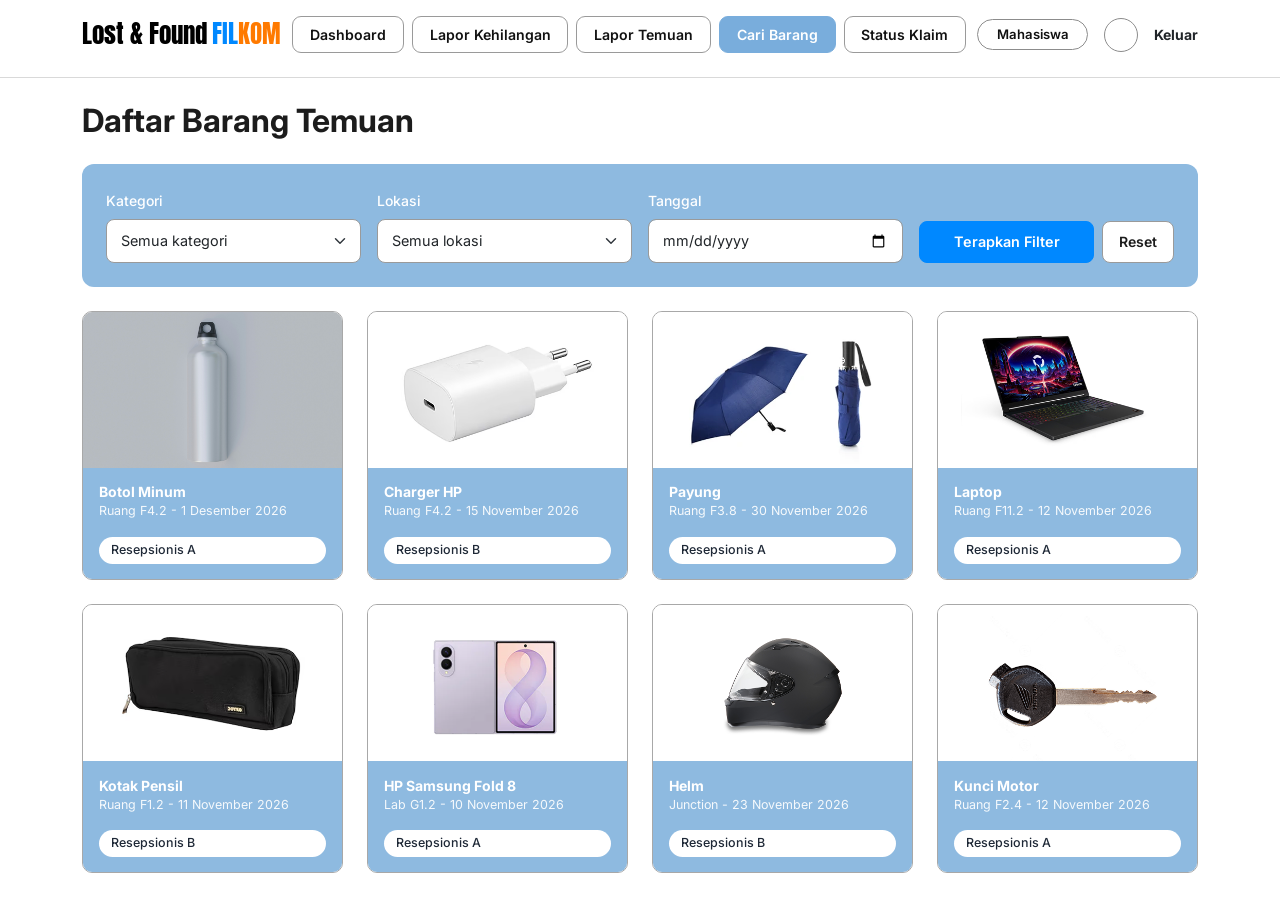
==== daftar-barang.html @ f9cdb851 "upload versi sederhana" ====
<!DOCTYPE html>
<html lang="id">
<head>
  <meta charset="UTF-8" />
  <meta name="viewport" content="width=device-width, initial-scale=1.0" />
  <title>Daftar Barang Temuan - Lost &amp; Found FILKOM</title>
  <link href="https://fonts.googleapis.com/css2?family=Anton&family=Inter:wght@400;500;600;700;800&display=swap" rel="stylesheet" />
  <link href="https://cdn.jsdelivr.net/npm/bootstrap@5.3.3/dist/css/bootstrap.min.css" rel="stylesheet" />
  <link href="https://cdn.jsdelivr.net/npm/bootstrap-icons@1.11.3/font/bootstrap-icons.min.css" rel="stylesheet" />
  <link rel="stylesheet" href="css/style.css" />
</head>
<body>
  <header class="navbar-utama sticky-top">
    <nav class="navbar navbar-expand-lg py-3">
      <div class="container">
        <a href="dashboard-mahasiswa.html" class="logo-brand">
          <span>Lost &amp; Found</span>
          <span><span class="logo-fil">FIL</span><span class="logo-kom">KOM</span></span>
        </a>
        <button class="navbar-toggler" type="button" data-bs-toggle="collapse" data-bs-target="#menuMhs">
          <span class="navbar-toggler-icon"></span>
        </button>
        <div class="collapse navbar-collapse" id="menuMhs">
          <div class="d-flex flex-wrap justify-content-center gap-2 mx-auto my-2 my-lg-0">
            <a href="dashboard-mahasiswa.html" class="tombol-nav">Dashboard</a>
            <a href="lapor-kehilangan.html" class="tombol-nav">Lapor Kehilangan</a>
            <a href="lapor-temuan.html" class="tombol-nav">Lapor Temuan</a>
            <a href="daftar-barang.html" class="tombol-nav active">Cari Barang</a>
            <a href="status-klaim.html" class="tombol-nav">Status Klaim</a>
          </div>
          <div class="d-flex align-items-center gap-3">
            <span class="badge-peran">Mahasiswa</span>
            <span class="lingkaran-profil"></span>
            <a href="index.html" class="text-dark text-decoration-none fw-bold small">Keluar</a>
          </div>
        </div>
      </div>
    </nav>
  </header>

  <main class="container py-4">
    <h2 class="fw-bold mb-4">Daftar Barang Temuan</h2>

    <!-- Filter -->
    <div class="panel-biru p-4 mb-4">
      <div class="row g-3 align-items-end">
        <div class="col-md-3">
          <label class="form-label text-white small fw-medium">Kategori</label>
          <select id="filterKategori" class="form-select input-lf">
            <option value="Semua">Semua kategori</option>
            <option value="Alat Minum">Alat Minum</option>
            <option value="Elektronik">Elektronik</option>
            <option value="Aksesoris">Aksesoris</option>
            <option value="Alat Tulis">Alat Tulis</option>
            <option value="Lainnya">Lainnya</option>
          </select>
        </div>
        <div class="col-md-3">
          <label class="form-label text-white small fw-medium">Lokasi</label>
          <select id="filterLokasi" class="form-select input-lf">
            <option value="Semua">Semua lokasi</option>
            <option value="Ruang F4.2">Ruang F4.2</option>
            <option value="Ruang F3.8">Ruang F3.8</option>
            <option value="Ruang F11.2">Ruang F11.2</option>
            <option value="Ruang F1.2">Ruang F1.2</option>
            <option value="Lab G1.2">Lab G1.2</option>
            <option value="Junction">Junction</option>
            <option value="Ruang F2.4">Ruang F2.4</option>
          </select>
        </div>
        <div class="col-md-3">
          <label class="form-label text-white small fw-medium">Tanggal</label>
          <input type="date" id="filterTanggal" class="form-control input-lf" />
        </div>
        <div class="col-md-3 d-flex gap-2">
          <button type="button" id="btnTerapkanFilter" class="btn btn-biru flex-grow-1">Terapkan Filter</button>
          <button type="button" id="btnResetFilter" class="btn btn-putih px-3">Reset</button>
        </div>
      </div>
    </div>

    <!-- Grid 8 Barang Temuan -->
    <div class="row g-4">
      <div class="col-sm-6 col-lg-3 item-barang" data-kategori="Alat Minum" data-lokasi="Ruang F4.2">
        <a href="detail-barang.html" class="kartu-barang">
          <div class="kartu-barang-gambar"><img src="assets/botol-minum.png" alt="Botol Minum" /></div>
          <div class="kartu-barang-isi">
            <div class="fw-bold small">Botol Minum</div>
            <div class="mb-3" style="font-size: 0.78rem; opacity: 0.92;">Ruang F4.2 - 1 Desember 2026</div>
            <span class="pill-resepsionis mt-auto">Resepsionis A</span>
          </div>
        </a>
      </div>

      <div class="col-sm-6 col-lg-3 item-barang" data-kategori="Elektronik" data-lokasi="Ruang F4.2">
        <a href="detail-barang.html" class="kartu-barang">
          <div class="kartu-barang-gambar"><img src="assets/charger-hp.png" alt="Charger HP" /></div>
          <div class="kartu-barang-isi">
            <div class="fw-bold small">Charger HP</div>
            <div class="mb-3" style="font-size: 0.78rem; opacity: 0.92;">Ruang F4.2 - 15 November 2026</div>
            <span class="pill-resepsionis mt-auto">Resepsionis B</span>
          </div>
        </a>
      </div>

      <div class="col-sm-6 col-lg-3 item-barang" data-kategori="Aksesoris" data-lokasi="Ruang F3.8">
        <a href="detail-barang.html" class="kartu-barang">
          <div class="kartu-barang-gambar"><img src="assets/payung.png" alt="Payung" /></div>
          <div class="kartu-barang-isi">
            <div class="fw-bold small">Payung</div>
            <div class="mb-3" style="font-size: 0.78rem; opacity: 0.92;">Ruang F3.8 - 30 November 2026</div>
            <span class="pill-resepsionis mt-auto">Resepsionis A</span>
          </div>
        </a>
      </div>

      <div class="col-sm-6 col-lg-3 item-barang" data-kategori="Elektronik" data-lokasi="Ruang F11.2">
        <a href="detail-barang.html" class="kartu-barang">
          <div class="kartu-barang-gambar"><img src="assets/laptop.png" alt="Laptop" /></div>
          <div class="kartu-barang-isi">
            <div class="fw-bold small">Laptop</div>
            <div class="mb-3" style="font-size: 0.78rem; opacity: 0.92;">Ruang F11.2 - 12 November 2026</div>
            <span class="pill-resepsionis mt-auto">Resepsionis A</span>
          </div>
        </a>
      </div>

      <div class="col-sm-6 col-lg-3 item-barang" data-kategori="Alat Tulis" data-lokasi="Ruang F1.2">
        <a href="detail-barang.html" class="kartu-barang">
          <div class="kartu-barang-gambar"><img src="assets/kotak-pensil.png" alt="Kotak Pensil" /></div>
          <div class="kartu-barang-isi">
            <div class="fw-bold small">Kotak Pensil</div>
            <div class="mb-3" style="font-size: 0.78rem; opacity: 0.92;">Ruang F1.2 - 11 November 2026</div>
            <span class="pill-resepsionis mt-auto">Resepsionis B</span>
          </div>
        </a>
      </div>

      <div class="col-sm-6 col-lg-3 item-barang" data-kategori="Elektronik" data-lokasi="Lab G1.2">
        <a href="detail-barang.html" class="kartu-barang">
          <div class="kartu-barang-gambar"><img src="assets/hp-samsung.png" alt="HP Samsung Fold 8" /></div>
          <div class="kartu-barang-isi">
            <div class="fw-bold small">HP Samsung Fold 8</div>
            <div class="mb-3" style="font-size: 0.78rem; opacity: 0.92;">Lab G1.2 - 10 November 2026</div>
            <span class="pill-resepsionis mt-auto">Resepsionis A</span>
          </div>
        </a>
      </div>

      <div class="col-sm-6 col-lg-3 item-barang" data-kategori="Aksesoris" data-lokasi="Junction">
        <a href="detail-barang.html" class="kartu-barang">
          <div class="kartu-barang-gambar"><img src="assets/helm.png" alt="Helm" /></div>
          <div class="kartu-barang-isi">
            <div class="fw-bold small">Helm</div>
            <div class="mb-3" style="font-size: 0.78rem; opacity: 0.92;">Junction - 23 November 2026</div>
            <span class="pill-resepsionis mt-auto">Resepsionis B</span>
          </div>
        </a>
      </div>

      <div class="col-sm-6 col-lg-3 item-barang" data-kategori="Lainnya" data-lokasi="Ruang F2.4">
        <a href="detail-barang.html" class="kartu-barang">
          <div class="kartu-barang-gambar"><img src="assets/kunci-motor.png" alt="Kunci Motor" /></div>
          <div class="kartu-barang-isi">
            <div class="fw-bold small">Kunci Motor</div>
            <div class="mb-3" style="font-size: 0.78rem; opacity: 0.92;">Ruang F2.4 - 12 November 2026</div>
            <span class="pill-resepsionis mt-auto">Resepsionis A</span>
          </div>
        </a>
      </div>
    </div>
  </main>

  <script src="https://cdn.jsdelivr.net/npm/bootstrap@5.3.3/dist/js/bootstrap.bundle.min.js"></script>
  <script src="js/script.js"></script>
</body>
</html>
---- css/style.css ----
/* =========================================================
   Lost & Found FILKOM - Stylesheet Utama (Bootstrap 5)
   ========================================================= */

:root {
  --warna-biru-langit: #8ebae0;
  --warna-biru-pudar: #c2d9ee;
  --warna-biru-hero: #eef6fd;
  --warna-pill-biru: #dcecf9;
  --warna-biru-utama: #0088ff;
  --warna-biru-hover: #0070d6;
  --warna-biru-teks: #0070d2;
  --warna-oranye: #ff7a00;
  --warna-kuning: #ffd60a;
  --warna-hijau: #2acd5b;
  --warna-merah-muda: #e97171;
  --warna-merah-gelap: #a51616;
  --warna-gelap-ub: #29394b;
}

body {
  font-family: 'Inter', Arial, sans-serif;
  background-color: #ffffff;
  color: #1c1c1c;
  margin: 0;
}

/* Logo Lost & Found FILKOM */
.logo-brand {
  display: inline-flex;
  align-items: center;
  gap: 5px;
  font-family: 'Anton', Impact, sans-serif;
  font-size: 1.55rem;
  color: #000000;
  text-decoration: none;
  line-height: 1;
}

.logo-brand:hover {
  color: #000000;
}

.logo-fil {
  color: var(--warna-biru-utama);
}

.logo-kom {
  color: var(--warna-oranye);
}

/* Navbar */
.navbar-utama {
  background-color: #ffffff;
  border-bottom: 1px solid #d9d9d9;
  min-height: 78px;
}

.tombol-nav {
  display: inline-flex;
  align-items: center;
  justify-content: center;
  padding: 0.45rem 1.05rem;
  border-radius: 9px;
  font-size: 0.88rem;
  font-weight: 600;
  color: #111111;
  background-color: #ffffff;
  border: 1px solid #9a9a9a;
  text-decoration: none;
  white-space: nowrap;
}

.tombol-nav:hover {
  background-color: #f3f7fb;
  color: #111111;
}

.tombol-nav.active {
  background-color: #79addc;
  border-color: #79addc;
  color: #ffffff;
}

.badge-peran {
  display: inline-flex;
  align-items: center;
  justify-content: center;
  padding: 0.3rem 1.15rem;
  border-radius: 999px;
  border: 1px solid #8c8c8c;
  background-color: #ffffff;
  color: #111111;
  font-size: 0.82rem;
  font-weight: 600;
  text-decoration: none;
}

.lingkaran-profil {
  width: 34px;
  height: 34px;
  border-radius: 50%;
  border: 1px solid #8c8c8c;
  background-color: #ffffff;
  display: inline-block;
}

/* Tombol */
.btn-biru {
  background-color: var(--warna-biru-utama);
  border: 1px solid var(--warna-biru-utama);
  color: #ffffff;
  font-weight: 600;
  font-size: 0.9rem;
  border-radius: 8px;
  padding: 0.58rem 1.25rem;
}

.btn-biru:hover {
  background-color: var(--warna-biru-hover);
  border-color: var(--warna-biru-hover);
  color: #ffffff;
}

.btn-biru-outline {
  background-color: #ffffff;
  border: 1px solid var(--warna-biru-langit);
  color: var(--warna-biru-teks);
  font-weight: 600;
  font-size: 0.9rem;
  border-radius: 8px;
  padding: 0.58rem 1.25rem;
}

.btn-biru-outline:hover {
  background-color: #f0f7fd;
  color: var(--warna-biru-teks);
}

.btn-putih {
  background-color: #ffffff;
  border: 1px solid #9a9a9a;
  color: #1c1c1c;
  font-weight: 600;
  font-size: 0.88rem;
  border-radius: 8px;
  padding: 0.52rem 1.2rem;
}

.btn-putih:hover {
  background-color: #f5f5f5;
  color: #1c1c1c;
}

.btn-hijau {
  background-color: var(--warna-hijau);
  border: 1px solid var(--warna-hijau);
  color: #ffffff;
  font-weight: 600;
  font-size: 0.9rem;
  border-radius: 8px;
  padding: 0.58rem 1.25rem;
}

.btn-hijau:hover {
  background-color: #22b34e;
  color: #ffffff;
}

.btn-merah {
  background-color: var(--warna-merah-muda);
  border: 1px solid var(--warna-merah-muda);
  color: #ffffff;
  font-weight: 600;
  font-size: 0.88rem;
  border-radius: 8px;
  padding: 0.55rem 1.25rem;
}

.btn-merah:hover {
  background-color: #dc5b5b;
  color: #ffffff;
}

.btn-ub {
  background-color: var(--warna-gelap-ub);
  border: 1px solid var(--warna-gelap-ub);
  color: #ffffff;
  font-weight: 600;
  font-size: 0.9rem;
  border-radius: 8px;
  padding: 0.62rem 1.25rem;
}

.btn-ub:hover {
  background-color: #1d2a38;
  color: #ffffff;
}

/* Panel Biru Langit (Ciri Khas Desain) */
.panel-biru {
  background-color: var(--warna-biru-langit);
  border-radius: 12px;
  color: #ffffff;
}

.panel-biru-pudar {
  background-color: var(--warna-biru-pudar);
  border-radius: 12px;
  color: #ffffff;
}

.garis-putih {
  border: 0;
  border-top: 1px solid rgba(255, 255, 255, 0.72);
  opacity: 1;
  margin: 0.85rem 0;
}

/* Landing Page */
.hero-section {
  background-color: var(--warna-biru-hero);
  padding: 4.5rem 0;
}

.label-kampus {
  display: inline-block;
  background-color: var(--warna-pill-biru);
  color: var(--warna-biru-teks);
  font-size: 0.72rem;
  font-weight: 700;
  letter-spacing: 0.04em;
  padding: 0.4rem 0.95rem;
  border-radius: 999px;
}

.judul-hero {
  font-size: clamp(2.15rem, 4.2vw, 3.35rem);
  font-weight: 800;
  line-height: 1.14;
  color: #1c1c1c;
}

.judul-hero .teks-biru {
  color: var(--warna-biru-teks);
}

.kotak-cari {
  background-color: #ffffff;
  border-radius: 14px;
  box-shadow: 0 10px 30px rgba(15, 41, 74, 0.08);
  padding: 1.85rem;
}

.kartu-akses {
  display: flex;
  align-items: center;
  justify-content: space-between;
  background-color: #ffffff;
  border: 1px solid #d5dce3;
  border-radius: 12px;
  padding: 1.5rem 1.75rem;
  color: inherit;
  text-decoration: none;
}

.kartu-akses:hover {
  border-color: var(--warna-biru-utama);
  color: inherit;
}

/* Kartu Barang Temuan */
.kartu-barang {
  display: flex;
  flex-direction: column;
  height: 100%;
  border: 1px solid #a8a8a8;
  border-radius: 10px;
  overflow: hidden;
  background-color: #ffffff;
  text-decoration: none;
  color: inherit;
}

.kartu-barang:hover {
  box-shadow: 0 8px 20px rgba(0, 0, 0, 0.08);
  color: inherit;
}

.kartu-barang-gambar {
  height: 156px;
  background-color: #ffffff;
  overflow: hidden;
}

.kartu-barang-gambar img {
  width: 100%;
  height: 100%;
  object-fit: cover;
}

.kartu-barang-isi {
  background-color: var(--warna-biru-langit);
  padding: 0.85rem 1rem 0.95rem;
  color: #ffffff;
  flex-grow: 1;
  display: flex;
  flex-direction: column;
}

.pill-resepsionis {
  display: block;
  width: 100%;
  background-color: #ffffff;
  color: #1f2937;
  font-size: 0.78rem;
  font-weight: 500;
  padding: 0.25rem 0.75rem;
  border-radius: 999px;
}

/* Bagian Alur Klaim */
.alur-section {
  background-color: var(--warna-biru-hero);
  padding: 4rem 0;
}

.nomor-langkah {
  display: inline-flex;
  align-items: center;
  justify-content: center;
  width: 38px;
  height: 30px;
  border-radius: 6px;
  background-color: var(--warna-pill-biru);
  color: var(--warna-biru-teks);
  font-weight: 700;
  font-size: 0.82rem;
}

/* Halaman Pilih Peran */
.kartu-pilih-peran {
  display: flex;
  align-items: center;
  gap: 1rem;
  background-color: var(--warna-biru-langit);
  border: 1px solid #7aa6ce;
  border-radius: 12px;
  padding: 1.5rem 1.75rem;
  color: #ffffff;
  text-decoration: none;
}

.kartu-pilih-peran:hover {
  color: #ffffff;
  filter: brightness(0.97);
}

.ikon-peran {
  width: 56px;
  height: 56px;
  border-radius: 50%;
  background-color: #ffffff;
  border: 1.5px dashed #b5c6d6;
  color: #555555;
  display: inline-flex;
  align-items: center;
  justify-content: center;
  font-size: 1.35rem;
  flex-shrink: 0;
}

/* Baris Putih di Dalam Panel Biru */
.baris-putih {
  display: flex;
  align-items: center;
  justify-content: space-between;
  gap: 1rem;
  background-color: #ffffff;
  border-radius: 10px;
  padding: 0.7rem 1rem;
  color: #1c1c1c;
  text-decoration: none;
}

.baris-putih:hover {
  background-color: #f6f9fc;
  color: #1c1c1c;
}

.thumb-kecil {
  width: 76px;
  height: 52px;
  border-radius: 6px;
  border: 1px solid #a8a8a8;
  background-color: #ffffff;
  overflow: hidden;
  flex-shrink: 0;
}

.thumb-kecil img {
  width: 100%;
  height: 100%;
  object-fit: cover;
}

.thumb-kotak {
  width: 66px;
  height: 66px;
  border-radius: 8px;
  border: 1px solid #a8a8a8;
  background-color: #ffffff;
  overflow: hidden;
  flex-shrink: 0;
  display: flex;
  align-items: center;
  justify-content: center;
}

.thumb-kotak img {
  width: 100%;
  height: 100%;
  object-fit: contain;
  padding: 4px;
}

.thumb-besar {
  width: 104px;
  height: 104px;
  border-radius: 8px;
  border: 1px solid #a8a8a8;
  background-color: #ffffff;
  overflow: hidden;
  flex-shrink: 0;
  display: flex;
  align-items: center;
  justify-content: center;
}

.thumb-besar img {
  width: 100%;
  height: 100%;
  object-fit: contain;
  padding: 6px;
}

/* Status Pill */
.pill-status {
  display: inline-flex;
  align-items: center;
  justify-content: center;
  padding: 0.28rem 1rem;
  border-radius: 999px;
  font-size: 0.78rem;
  font-weight: 600;
  white-space: nowrap;
}

.pill-kuning {
  background-color: var(--warna-kuning);
  color: #1c1c1c;
}

.pill-hijau {
  background-color: var(--warna-hijau);
  color: #1c1c1c;
}

.pill-hijau-pudar {
  background-color: #8ee0a4;
  color: #ffffff;
}

.pill-merah {
  background-color: var(--warna-merah-muda);
  color: #1c1c1c;
}

.pill-putih {
  background-color: #ffffff;
  border: 1px solid #9a9a9a;
  color: #1c1c1c;
}

/* Input & Upload Box */
.input-lf {
  background-color: #ffffff;
  border: 1px solid #9a9a9a;
  border-radius: 8px;
  padding: 0.62rem 0.9rem;
  font-size: 0.9rem;
}

.kotak-upload {
  background-color: #f4f4f4;
  border: 1.5px dashed #9a9a9a;
  border-radius: 10px;
  padding: 2rem 1rem;
  text-align: center;
  color: #555555;
  cursor: pointer;
}

.kotak-putih {
  background-color: #ffffff;
  border: 1px solid #9a9a9a;
  border-radius: 8px;
  padding: 0.95rem 1.1rem;
  color: #1c1c1c;
}

/* Detail Foto Barang */
.bingkai-foto-detail {
  border: 1px solid #a8a8a8;
  border-radius: 8px;
  background-color: #ffffff;
  aspect-ratio: 1 / 1;
  display: flex;
  align-items: center;
  justify-content: center;
  padding: 1.5rem;
}

.bingkai-foto-detail img {
  max-width: 100%;
  max-height: 100%;
  object-fit: contain;
}

/* Antrean Satpam (Rapi pakai Grid) */
.header-antrean {
  display: grid;
  grid-template-columns: 1fr 1.15fr 164px;
  gap: 0.75rem;
  align-items: center;
  padding: 0 1rem;
}

.baris-antrean {
  display: grid;
  grid-template-columns: 1fr 1.15fr 164px;
  gap: 0.75rem;
  align-items: center;
  background-color: #ffffff;
  border-radius: 8px;
  padding: 0.7rem 1rem;
  color: #1c1c1c;
  cursor: pointer;
}

.baris-antrean.active {
  background-color: #e0e0e0;
}

.baris-antrean .pill-status {
  width: 100%;
  padding: 0.3rem 0.7rem;
  font-size: 0.76rem;
}

/* Tabel Riwayat */
.tabel-riwayat {
  width: 100%;
  border-collapse: collapse;
  color: #ffffff;
}

.tabel-riwayat th {
  font-weight: 600;
  font-size: 0.9rem;
  padding: 0.75rem;
  border-bottom: 1px solid rgba(255, 255, 255, 0.75);
}

.tabel-riwayat td {
  padding: 0.95rem 0.75rem;
  border-bottom: 1px solid rgba(255, 255, 255, 0.65);
  font-size: 0.88rem;
}

.tabel-riwayat tbody tr {
  cursor: pointer;
}

.tabel-riwayat tbody tr:hover {
  background-color: rgba(255, 255, 255, 0.14);
}

/* Modal */
.modal-lf {
  border-radius: 14px;
  border: 1px solid #c9c9c9;
}

.judul-modal-merah {
  color: var(--warna-merah-gelap);
  font-size: 1.2rem;
}

.tombol-tutup-kotak {
  width: 36px;
  height: 36px;
  border-radius: 8px;
  border: 1px solid #9a9a9a;
  background-color: #ffffff;
  color: #555555;
  display: inline-flex;
  align-items: center;
  justify-content: center;
}

.link-kembali {
  display: inline-block;
  color: #555555;
  font-size: 0.88rem;
  font-weight: 500;
  text-decoration: none;
}

.link-kembali:hover {
  color: #111111;
}

@media (max-width: 575.98px) {
  .header-antrean {
    display: none;
  }
  .baris-antrean {
    grid-template-columns: 1fr;
  }
}
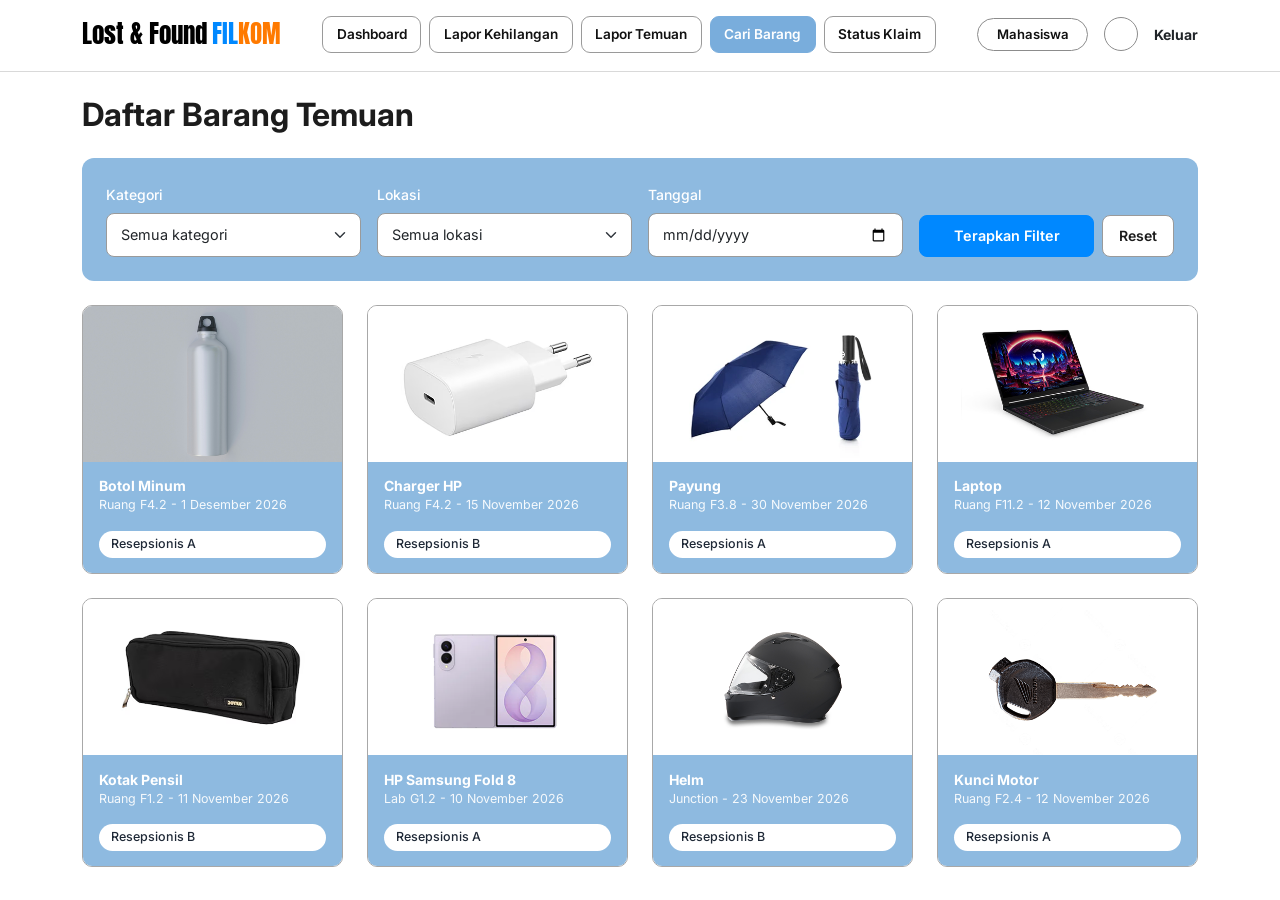
==== commit ed2a9a10: "update" ====
--- a/daftar-barang.html
+++ b/daftar-barang.html
@@ -1,17 +1,20 @@
 <!DOCTYPE html>
 <html lang="id">
+
 <head>
   <meta charset="UTF-8" />
   <meta name="viewport" content="width=device-width, initial-scale=1.0" />
   <title>Daftar Barang Temuan - Lost &amp; Found FILKOM</title>
-  <link href="https://fonts.googleapis.com/css2?family=Anton&family=Inter:wght@400;500;600;700;800&display=swap" rel="stylesheet" />
+  <link href="https://fonts.googleapis.com/css2?family=Anton&family=Inter:wght@400;500;600;700;800&display=swap"
+    rel="stylesheet" />
   <link href="https://cdn.jsdelivr.net/npm/bootstrap@5.3.3/dist/css/bootstrap.min.css" rel="stylesheet" />
   <link href="https://cdn.jsdelivr.net/npm/bootstrap-icons@1.11.3/font/bootstrap-icons.min.css" rel="stylesheet" />
   <link rel="stylesheet" href="css/style.css" />
 </head>
+
 <body>
   <header class="navbar-utama sticky-top">
-    <nav class="navbar navbar-expand-lg py-3">
+    <nav class="navbar navbar-expand-xl py-3">
       <div class="container">
         <a href="dashboard-mahasiswa.html" class="logo-brand">
           <span>Lost &amp; Found</span>
@@ -21,14 +24,14 @@
           <span class="navbar-toggler-icon"></span>
         </button>
         <div class="collapse navbar-collapse" id="menuMhs">
-          <div class="d-flex flex-wrap justify-content-center gap-2 mx-auto my-2 my-lg-0">
+          <div class="nav-tengah mx-auto my-2 my-xl-0">
             <a href="dashboard-mahasiswa.html" class="tombol-nav">Dashboard</a>
             <a href="lapor-kehilangan.html" class="tombol-nav">Lapor Kehilangan</a>
             <a href="lapor-temuan.html" class="tombol-nav">Lapor Temuan</a>
             <a href="daftar-barang.html" class="tombol-nav active">Cari Barang</a>
             <a href="status-klaim.html" class="tombol-nav">Status Klaim</a>
           </div>
-          <div class="d-flex align-items-center gap-3">
+          <div class="d-flex align-items-center gap-3 nav-kanan">
             <span class="badge-peran">Mahasiswa</span>
             <span class="lingkaran-profil"></span>
             <a href="index.html" class="text-dark text-decoration-none fw-bold small">Keluar</a>
@@ -174,4 +177,5 @@
   <script src="https://cdn.jsdelivr.net/npm/bootstrap@5.3.3/dist/js/bootstrap.bundle.min.js"></script>
   <script src="js/script.js"></script>
 </body>
-</html>
+
+</html>
--- a/css/style.css
+++ b/css/style.css
@@ -53,22 +53,44 @@
 .navbar-utama {
   background-color: #ffffff;
   border-bottom: 1px solid #d9d9d9;
-  min-height: 78px;
+  min-height: 72px;
+}
+
+/* Deretan navigasi tengah (Desktop >= 1200px) */
+.nav-tengah,
+.navbar-collapse .d-flex.mx-auto {
+  display: flex;
+  align-items: center;
+  justify-content: center;
+  flex-wrap: nowrap;
+  gap: 0.5rem;
 }
 
 .tombol-nav {
   display: inline-flex;
   align-items: center;
   justify-content: center;
-  padding: 0.45rem 1.05rem;
+  padding: 0.45rem 0.85rem;
   border-radius: 9px;
-  font-size: 0.88rem;
+  font-size: 0.85rem;
   font-weight: 600;
   color: #111111;
   background-color: #ffffff;
   border: 1px solid #9a9a9a;
   text-decoration: none;
   white-space: nowrap;
+  transition: background-color 0.15s ease, border-color 0.15s ease, color 0.15s ease;
+}
+
+@media (min-width: 1400px) {
+  .nav-tengah,
+  .navbar-collapse .d-flex.mx-auto {
+    gap: 0.65rem;
+  }
+  .tombol-nav {
+    padding: 0.5rem 1.05rem;
+    font-size: 0.88rem;
+  }
 }
 
 .tombol-nav:hover {
@@ -86,7 +108,7 @@
   display: inline-flex;
   align-items: center;
   justify-content: center;
-  padding: 0.3rem 1.15rem;
+  padding: 0.35rem 1.15rem;
   border-radius: 999px;
   border: 1px solid #8c8c8c;
   background-color: #ffffff;
@@ -94,6 +116,7 @@
   font-size: 0.82rem;
   font-weight: 600;
   text-decoration: none;
+  white-space: nowrap;
 }
 
 .lingkaran-profil {
@@ -103,6 +126,40 @@
   border: 1px solid #8c8c8c;
   background-color: #ffffff;
   display: inline-block;
+  flex-shrink: 0;
+}
+
+/* Navigasi saat layar disempitin (Mode Hamburger Menu < 1200px) */
+@media (max-width: 1199.98px) {
+  .navbar-collapse {
+    background-color: #ffffff;
+    padding: 1rem 0 0.5rem 0;
+  }
+
+  .nav-tengah,
+  .navbar-collapse .d-flex.mx-auto {
+    flex-direction: column !important;
+    align-items: stretch !important;
+    width: 100%;
+    gap: 0.5rem !important;
+    margin: 0.75rem 0 !important;
+  }
+
+  .tombol-nav {
+    width: 100%;
+    text-align: center;
+    padding: 0.6rem 1rem;
+    font-size: 0.9rem;
+  }
+
+  .nav-kanan,
+  .navbar-collapse .d-flex:last-child {
+    justify-content: center;
+    margin-top: 1rem;
+    padding-top: 0.85rem;
+    border-top: 1px solid #e9ecef;
+    width: 100%;
+  }
 }
 
 /* Tombol */
